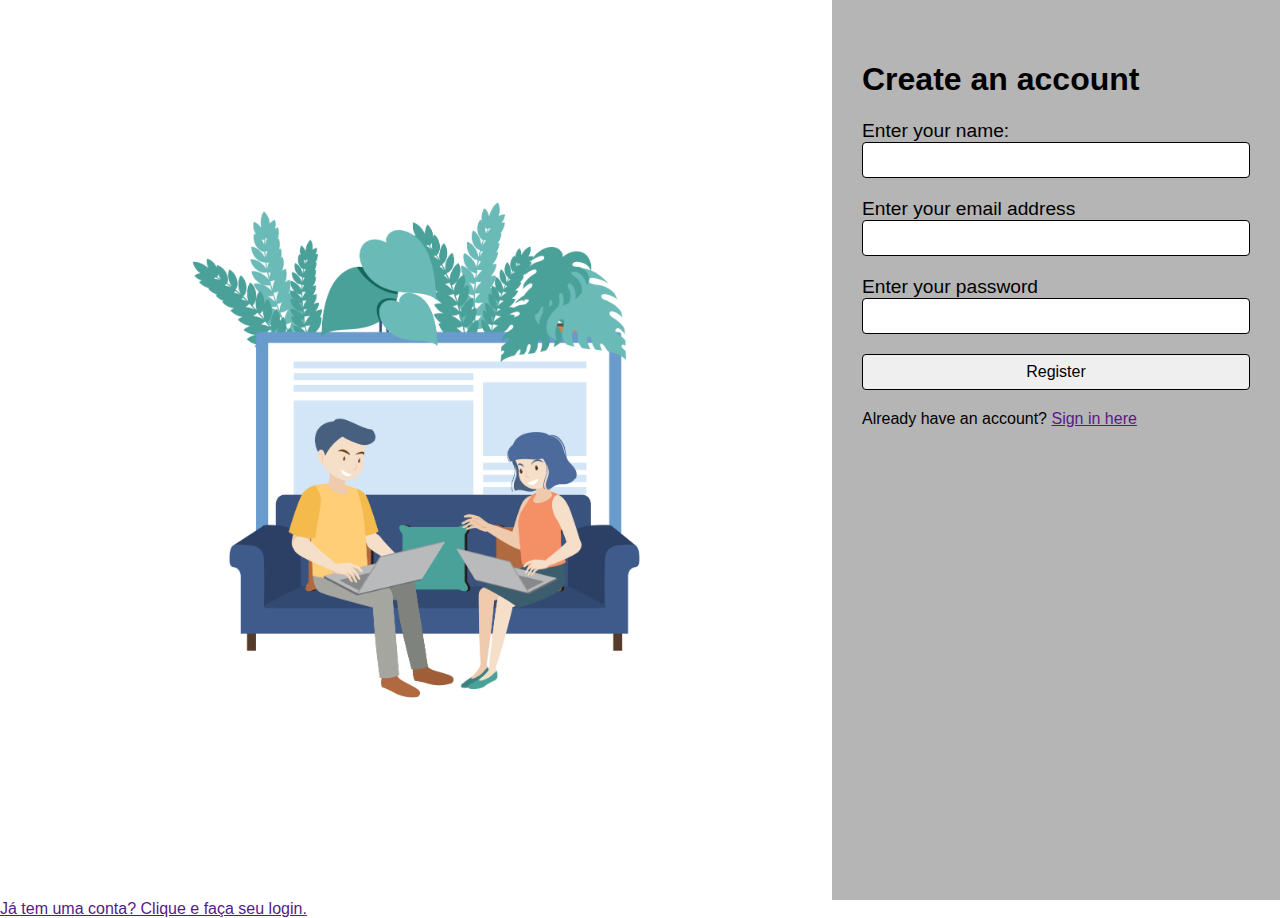
==== index.html @ a3f65ff2 "Validation update" ====
<!DOCTYPE html>
<html lang="en">
<head>
    <meta charset="UTF-8">
    <meta http-equiv="X-UA-Compatible" content="IE=edge">
    <meta name="viewport" content="width=device-width, initial-scale=1.0">
    <title>Data Validator</title>
    <link rel="stylesheet" href="style.css">
    <link rel="shortcut icon" sizes="32x32" href="img/favicon.jpg" type="image/x-icon">
</head>
<body>
    <div class="screen">

        <div class="leftside">
            <img src="img/login.jpg" alt="login">
        </div>

        <div class="rightside" >
          <h1>Create an account</h1>
            <form method="POST" action="cadastro.py" class="validator">
                <label for="name">
                    Enter your name: <br>
                    <input type="text" name="name" data-rules="required|min=2">
                </label>
                <label for="email">
                    Enter your email address <br>
                    <input type="email" name="email" id="iemail" data-rules="required">
                </label>
                <label for="password">
                    Enter your password <br>
                    <input type="password" name="password" id="ipassword" data-rules="required|min=6">
                </label>
                <label class="register">
                    <input type="submit" value="Register">
                </label>
            </form>
            <div>
                Already have an account? <a href="">Sign in here</a>
            </div>
        </div>
    </div>

    <div>
        <a href="">Já tem uma conta? Clique e faça seu login.</a>
    </div>

    <script src="script.js"></script>
</body>
</html>
---- style.css ----
*{
    box-sizing: border-box;
}

body{
    margin: 0;
    font-family: Arial, Helvetica, sans-serif;
}

.screen{
    display: flex;
    height: 100vh;
}

.leftside{
    position: relative;
    flex: 1;
    display: flex;
    justify-content: space-evenly;
    align-items: center;
}

.leftside img{
    max-width: 36vw;
    height: auto; 
}

.rightside{
    position: relative;
    width: 35vw;
    background-color: rgba(128, 128, 128, 0.579);
    padding: 30px;
    padding-top: 40px;
}

.rightside label{
    font-size: 1.2em;
    display: block;
    margin-bottom: 20px;
}


.rightside input{
    width: 100%;
    padding: 8px;
    font-size: 16px;
    border: 1px solid black;
    border-radius: 4px;
    outline: 0;
}

.error {
    font-size: medium;
    color: #fff;
    background-color: #ff0000c0;
    border-radius: 3px;
    padding: 3px;
}
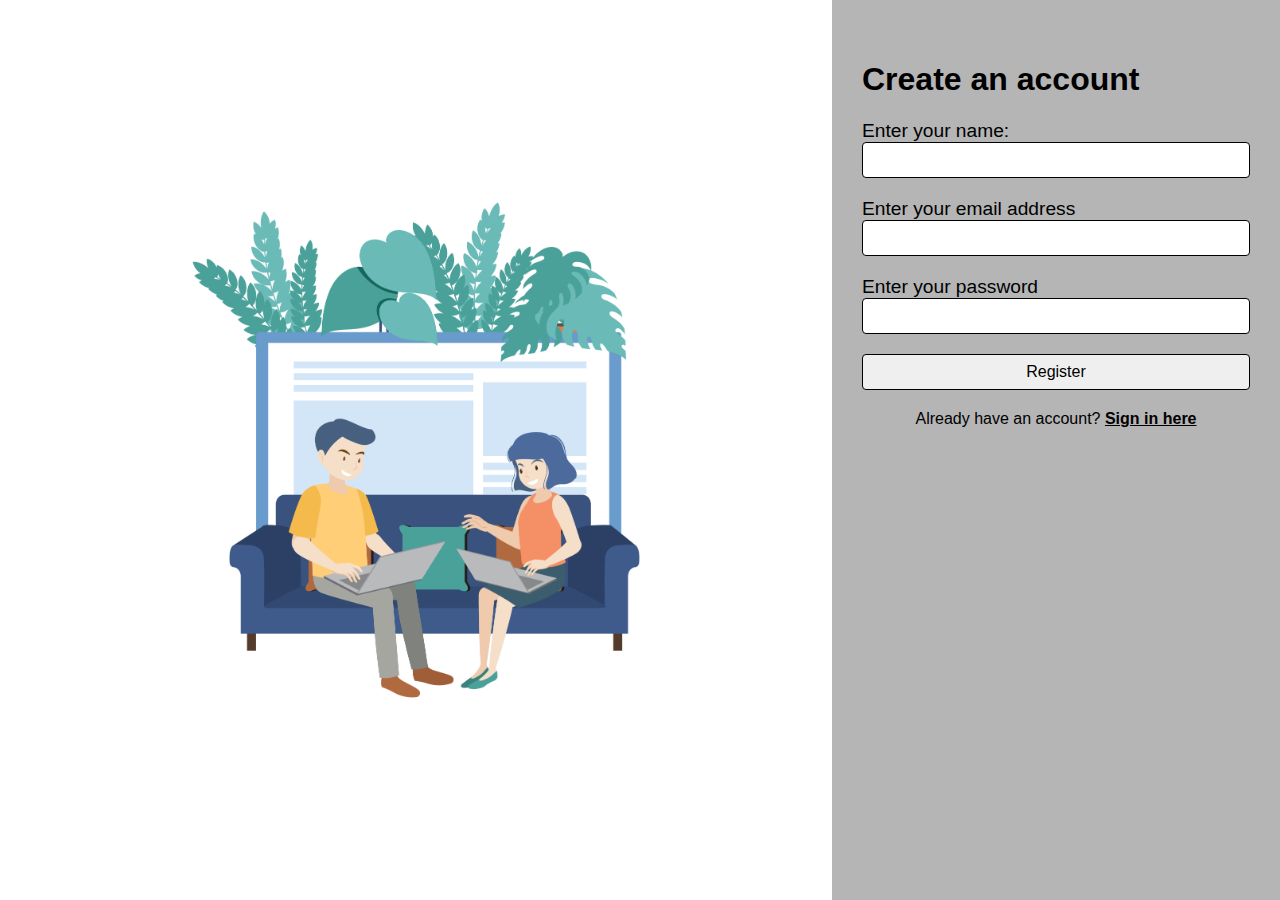
==== commit c375702b: "Sign in update" ====
--- a/index.html
+++ b/index.html
@@ -34,16 +34,12 @@
                     <input type="submit" value="Register">
                 </label>
             </form>
-            <div>
+            <div id="sign-in">
                 Already have an account? <a href="">Sign in here</a>
             </div>
         </div>
     </div>
 
-    <div>
-        <a href="">Já tem uma conta? Clique e faça seu login.</a>
-    </div>
-
     <script src="script.js"></script>
 </body>
 </html>--- a/style.css
+++ b/style.css
@@ -55,4 +55,17 @@
     background-color: #ff0000c0;
     border-radius: 3px;
     padding: 3px;
+}
+
+#sign-in {
+    display: block;
+    justify-items: center;
+    text-align: center;
+}
+
+a{
+    color: black;
+    font-weight: bold;
+    text-decoration: underline;
+    cursor: pointer;
 }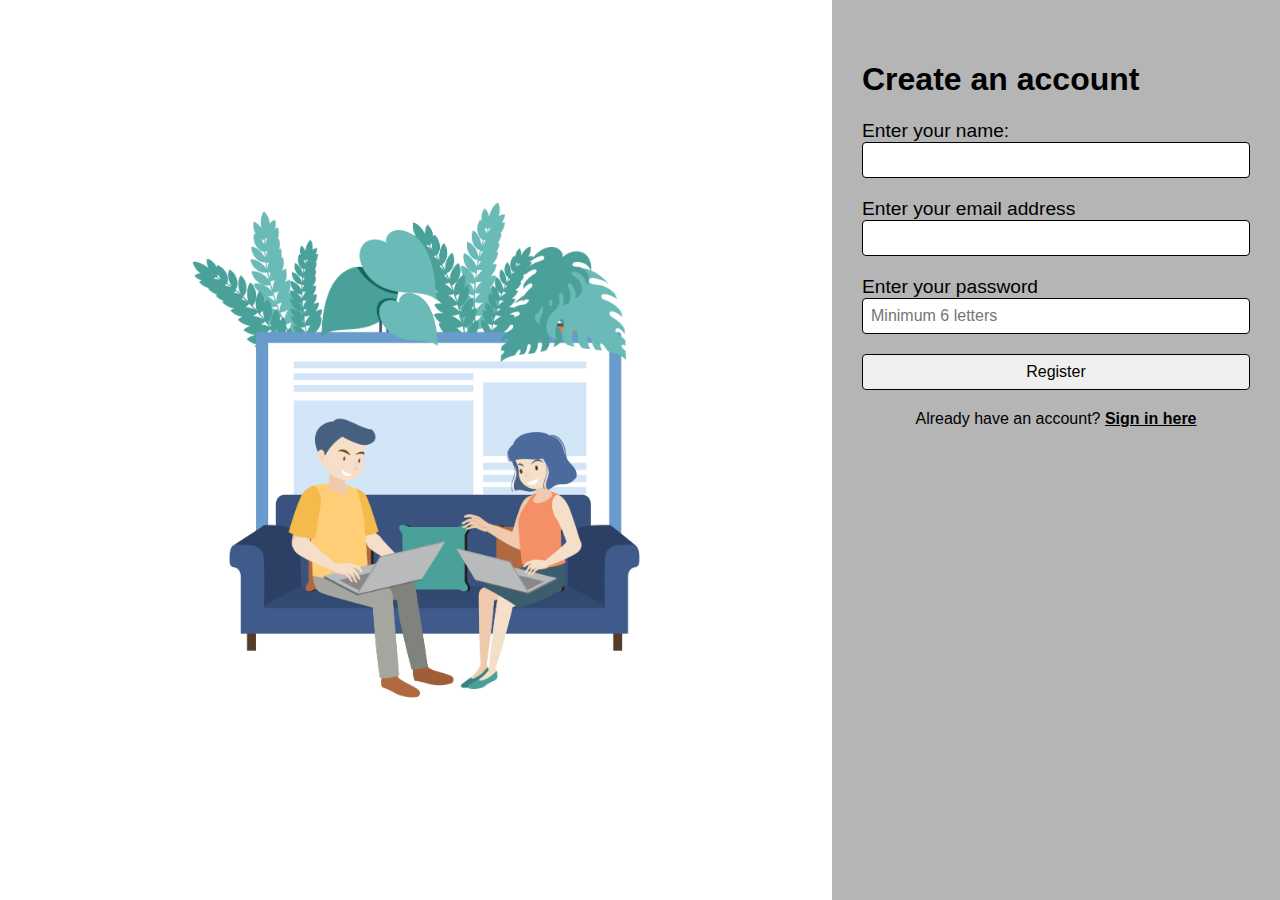
==== commit 945ec2b0: "Password placeholder" ====
--- a/index.html
+++ b/index.html
@@ -28,7 +28,7 @@
                 </label>
                 <label for="password">
                     Enter your password <br>
-                    <input type="password" name="password" id="ipassword" data-rules="required|min=6">
+                    <input type="password" name="password" id="ipassword" placeholder="Minimum 6 letters" data-rules="required|min=6">
                 </label>
                 <label class="register">
                     <input type="submit" value="Register">
